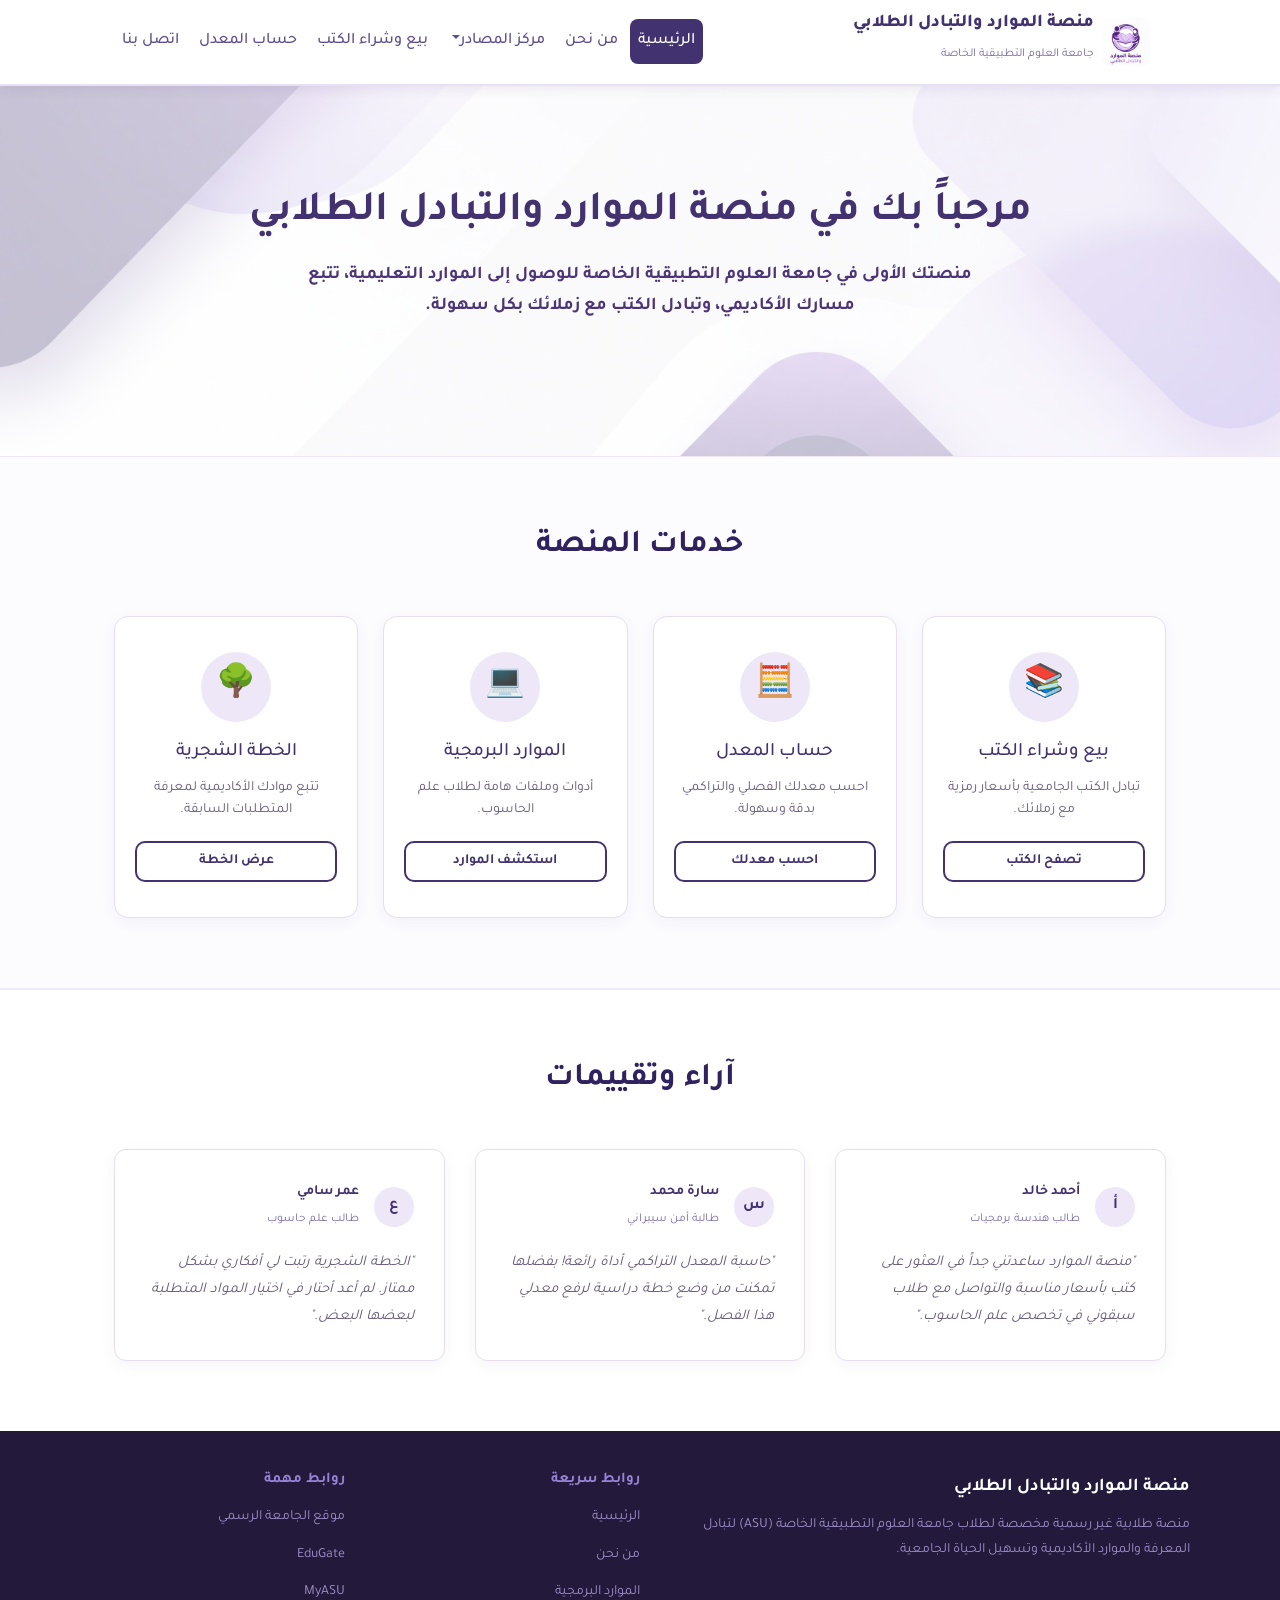
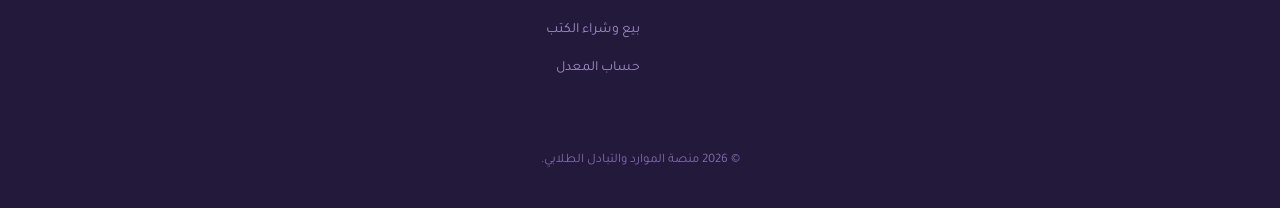
==== index.html @ 97edcb99 "Initial commit" ====
﻿ <!DOCTYPE html>
<html lang="ar" dir="rtl">

<head>
    <meta charset="UTF-8">
    <meta name="viewport" content="width=device-width, initial-scale=1.0">
    <title> الصفحة الرئيسية | منصة الموارد الطلابية </title>
    
    <link rel="stylesheet" href="https://cdn.jsdelivr.net/npm/bootstrap@5.3.3/dist/css/bootstrap.min.css">
    <link rel="stylesheet" href="styles.css">
    </style>
</head>

<body>
    <nav class="navbar navbar-expand-lg" style="background:#ffffff; border-bottom:2px solid #e6e2f4; box-shadow:0 2px 12px rgba(67,50,112,0.1); position:sticky; top:0; z-index:1000;">
    <div class="container-fluid" style="max-width:1100px; margin:0 auto; padding:0 24px;">
        <a class="navbar-brand d-flex align-items-center gap-2" href="index.html">
            <img src="images/logo.jpg" alt="Logo" style="height:48px; border-radius:8px;">
            <div>
                <span style="font-size:18px; font-weight:800; color:#433270; display:block; line-height:1.2;">منصة الموارد والتبادل الطلابي</span>
                <span style="font-size:12px; color:#7b6ba5;">جامعة العلوم التطبيقية الخاصة</span>
            </div>
        </a>
        <button class="navbar-toggler" type="button" data-bs-toggle="collapse" data-bs-target="#mainNav" aria-controls="mainNav" aria-expanded="false" aria-label="Toggle navigation" style="border-color:#433270;">
            <span class="navbar-toggler-icon" style="background-image:url(&quot;data:image/svg+xml,%3csvg xmlns='http://www.w3.org/2000/svg' viewBox='0 0 30 30'%3e%3cpath stroke='%23433270' stroke-linecap='round' stroke-miterlimit='10' stroke-width='2' d='M4 7h22M4 15h22M4 23h22'/%3e%3c/svg%3e&quot;);"></span>
        </button>
        <div class="collapse navbar-collapse" id="mainNav">
            <ul class="navbar-nav me-auto mb-2 mb-lg-0" style="gap:4px;">
                <li class="nav-item"><a class="nav-link" style="background:#433270; color:#fff; border-radius:8px; font-weight:500;" href="index.html">الرئيسية</a></li>
                <li class="nav-item"><a class="nav-link" style="color:#5c4d8c; border-radius:8px; font-weight:500;" href="about.html">من نحن</a></li>
                <li class="nav-item dropdown">
                    <a class="nav-link dropdown-toggle" style="color:#5c4d8c; border-radius:8px; font-weight:500;" href="#" role="button" data-bs-toggle="dropdown" aria-expanded="false">مركز المصادر</a>
                    <ul class="dropdown-menu dropdown-menu-end" style="border:1px solid #e6e2f4; border-radius:10px; box-shadow:0 8px 20px rgba(67,50,112,0.15);">
                        <li><a class="dropdown-item" style="color:#5c4d8c;" href="curriculum.html">الخطة الشجرية لعلم الحاسوب</a></li>
                        <li><a class="dropdown-item" style="color:#5c4d8c;" href="Resource.html">الموارد البرمجية</a></li>
                    </ul>
                </li>                <li class="nav-item"><a class="nav-link" style="color:#5c4d8c; border-radius:8px; font-weight:500;" href="services.html">بيع وشراء الكتب</a></li>
                <li class="nav-item"><a class="nav-link" style="color:#5c4d8c; border-radius:8px; font-weight:500;" href="gpa-calculator.html">حساب المعدل</a></li>
                <li class="nav-item"><a class="nav-link" style="color:#5c4d8c; border-radius:8px; font-weight:500;" href="contact.html">اتصل بنا</a></li>
            </ul>
        </div>
    </div>
</nav>

    <section class="hero-section"
        style="padding: 100px 0; background-image: url('images/index background.jpg'); background-size: cover; background-position: center; position: relative;">
        <div
            style="position: absolute; top: 0; left: 0; right: 0; bottom: 0; background: rgba(255, 255, 255, 0.7); z-index: 1;">
        </div>
        <div class="container" style="text-align: center; position: relative; z-index: 2;">
            <h1 style="color: #433270; font-size: 42px; font-weight: bold; margin-bottom: 20px; line-height: 1.3;">
                مرحباً بك في منصة الموارد والتبادل الطلابي</h1>
            <p
                style="color: #4b3478; font-size: 18px; max-width: 700px; margin: 0 auto 35px; line-height: 1.7; font-weight: 600;">
                منصتك الأولى في جامعة العلوم التطبيقية الخاصة للوصول إلى الموارد التعليمية، تتبع مسارك الأكاديمي، وتبادل
                الكتب مع زملائك بكل سهولة.
            </p>

        </div>
    </section>

    <section
        style="background-color: #fcfbfe; padding: 70px 0; border-top: 1px solid #eee9f5; border-bottom: 1px solid #eee9f5;">
        <div class="container">
            <h2 style="text-align: center; color: #30225f; font-size: 32px; font-weight: bold; margin-bottom: 50px;">
                خدمات المنصة</h2>
            <div style="display: grid; grid-template-columns: repeat(auto-fit, minmax(240px, 1fr)); gap: 25px;">
                <div class="card"
                    style="text-align: center; padding: 35px 20px; border: 1px solid #e6deef; box-shadow: 0 4px 15px rgba(67,50,112,0.05); transition: transform 0.3s ease;">
                    <div
                        style="width: 70px; height: 70px; background-color: #eee7f7; color: #433270; border-radius: 50%; display: flex; align-items: center; justify-content: center; font-size: 32px; margin: 0 auto 20px;">
                        📚</div>
                    <h3 style="color: #433270; font-size: 19px; margin-bottom: 12px;">بيع وشراء الكتب</h3>
                    <p style="color: #665a7d; font-size: 14px; margin-bottom: 20px; line-height: 1.6;">تبادل الكتب
                        الجامعية بأسعار رمزية مع زملائك.</p>
                    <a href="services.html" class="btn btn-outline"
                        style="padding: 8px 18px; font-size: 14px; width: 100%;">تصفح الكتب</a>
                </div>
                <div class="card"
                    style="text-align: center; padding: 35px 20px; border: 1px solid #e6deef; box-shadow: 0 4px 15px rgba(67,50,112,0.05); transition: transform 0.3s ease;">
                    <div
                        style="width: 70px; height: 70px; background-color: #eee7f7; color: #433270; border-radius: 50%; display: flex; align-items: center; justify-content: center; font-size: 32px; margin: 0 auto 20px;">
                        🧮</div>
                    <h3 style="color: #433270; font-size: 19px; margin-bottom: 12px;">حساب المعدل</h3>
                    <p style="color: #665a7d; font-size: 14px; margin-bottom: 20px; line-height: 1.6;">احسب معدلك الفصلي
                        والتراكمي بدقة وسهولة.</p>
                    <a href="gpa-calculator.html" class="btn btn-outline"
                        style="padding: 8px 18px; font-size: 14px; width: 100%;">احسب معدلك</a>
                </div>
                <div class="card"
                    style="text-align: center; padding: 35px 20px; border: 1px solid #e6deef; box-shadow: 0 4px 15px rgba(67,50,112,0.05); transition: transform 0.3s ease;">
                    <div
                        style="width: 70px; height: 70px; background-color: #eee7f7; color: #433270; border-radius: 50%; display: flex; align-items: center; justify-content: center; font-size: 32px; margin: 0 auto 20px;">
                        💻</div>
                    <h3 style="color: #433270; font-size: 19px; margin-bottom: 12px;">الموارد البرمجية</h3>
                    <p style="color: #665a7d; font-size: 14px; margin-bottom: 20px; line-height: 1.6;">أدوات وملفات هامة
                        لطلاب علم الحاسوب.</p>
                    <a href="Resource.html" class="btn btn-outline"
                        style="padding: 8px 18px; font-size: 14px; width: 100%;">استكشف الموارد</a>
                </div>
                <div class="card"
                    style="text-align: center; padding: 35px 20px; border: 1px solid #e6deef; box-shadow: 0 4px 15px rgba(67,50,112,0.05); transition: transform 0.3s ease;">
                    <div
                        style="width: 70px; height: 70px; background-color: #eee7f7; color: #433270; border-radius: 50%; display: flex; align-items: center; justify-content: center; font-size: 32px; margin: 0 auto 20px;">
                        🌳</div>
                    <h3 style="color: #433270; font-size: 19px; margin-bottom: 12px;">الخطة الشجرية</h3>
                    <p style="color: #665a7d; font-size: 14px; margin-bottom: 20px; line-height: 1.6;">تتبع موادك
                        الأكاديمية لمعرفة المتطلبات السابقة.</p>
                    <a href="curriculum.html" class="btn btn-outline"
                        style="padding: 8px 18px; font-size: 14px; width: 100%;">عرض الخطة</a>
                </div>
            </div>
        </div>
    </section>

    
    <section style="background-color: #fff; padding: 70px 0; border-top: 1px solid #eee9f5;">
        <div class="container">
            <h2 style="text-align: center; color: #30225f; font-size: 32px; font-weight: bold; margin-bottom: 50px;">
                آراء وتقييمات</h2>
            <div class="grid-3"
                style="display: grid; grid-template-columns: repeat(auto-fit, minmax(280px, 1fr)); gap: 30px;">
                
                <div class="card"
                    style="padding: 30px; border: 1px solid #e6deef; border-radius: 12px; box-shadow: 0 4px 15px rgba(67,50,112,0.05);">
                    <div style="display: flex; align-items: center; gap: 15px; margin-bottom: 15px;">
                        <div
                            style="width: 40px; height: 40px; background-color: #eee7f7; border-radius: 50%; display: flex; align-items: center; justify-content: center; font-weight: bold; color: #433270;">
                            أ</div>
                        <div>
                            <strong style="color: #433270; display: block; font-size: 14px;">أحمد خالد</strong>
                            <span style="color: #7d6caa; font-size: 12px;">طالب هندسة برمجيات</span>
                        </div>
                    </div>
                    <p style="color: #665a7d; font-size: 15px; margin-bottom: 0; font-style: italic;">"منصة الموارد
                        ساعدتني جداً في العثور على كتب بأسعار مناسبة والتواصل مع طلاب سبقوني في تخصص علم الحاسوب."</p>
                </div>
                
                <div class="card"
                    style="padding: 30px; border: 1px solid #e6deef; border-radius: 12px; box-shadow: 0 4px 15px rgba(67,50,112,0.05);">
                    <div style="display: flex; align-items: center; gap: 15px; margin-bottom: 15px;">
                        <div
                            style="width: 40px; height: 40px; background-color: #eee7f7; border-radius: 50%; display: flex; align-items: center; justify-content: center; font-weight: bold; color: #433270;">
                            س</div>
                        <div>
                            <strong style="color: #433270; display: block; font-size: 14px;">سارة محمد</strong>
                            <span style="color: #7d6caa; font-size: 12px;">طالبة أمن سيبراني</span>
                        </div>
                    </div>
                    <p style="color: #665a7d; font-size: 15px; margin-bottom: 0; font-style: italic;">"حاسبة المعدل
                        التراكمي أداة رائعة! بفضلها تمكنت من وضع خطة دراسية لرفع معدلي هذا الفصل."</p>
                </div>
                
                <div class="card"
                    style="padding: 30px; border: 1px solid #e6deef; border-radius: 12px; box-shadow: 0 4px 15px rgba(67,50,112,0.05);">
                    <div style="display: flex; align-items: center; gap: 15px; margin-bottom: 15px;">
                        <div
                            style="width: 40px; height: 40px; background-color: #eee7f7; border-radius: 50%; display: flex; align-items: center; justify-content: center; font-weight: bold; color: #433270;">
                            ع</div>
                        <div>
                            <strong style="color: #433270; display: block; font-size: 14px;">عمر سامي</strong>
                            <span style="color: #7d6caa; font-size: 12px;">طالب علم حاسوب</span>
                        </div>
                    </div>
                    <p style="color: #665a7d; font-size: 15px; margin-bottom: 0; font-style: italic;">"الخطة الشجرية
                        رتبت لي أفكاري بشكل ممتاز. لم أعد أحتار في اختيار المواد المتطلبة لبعضها البعض."</p>
                </div>
            </div>
        </div>
    </section>

    <style>
        .card:hover {
            transform: translateY(-5px);
        }
    </style>

    <footer>
        <div class="footer-inner">
            <div class="footer-brand">
                <strong>منصة الموارد والتبادل الطلابي</strong>
                <p>منصة طلابية غير رسمية مخصصة لطلاب جامعة العلوم التطبيقية الخاصة (ASU) لتبادل المعرفة والموارد
                    الأكاديمية وتسهيل الحياة الجامعية.</p>
            </div>
            <div class="footer-col">
                <h4>روابط سريعة</h4>
                <ul>
                    <li><a href="index.html" class="active">الرئيسية</a></li>
                    <li><a href="about.html">من نحن</a></li>
                    <li><a href="Resource.html">الموارد البرمجية</a></li>
                    <li><a href="book.html">بيع وشراء الكتب</a></li>
                    <li><a href="gpa-calculator.html">حساب المعدل</a></li>
                </ul>
            </div>
            <div class="footer-col">
                <h4>روابط مهمة</h4>
                <ul>

                    <li><a href="https://asu.edu.jo/en/Pages/default.aspx">موقع الجامعة الرسمي </a></li>
                    <li><a href="https://edugate.asu.edu.jo">EduGate</a></li>
                    <li><a href="https://my.asu.edu.jo">MyASU</a></li>
                </ul>
            </div>
        </div>
        <div class="footer-bottom">
            <p>&copy; 2026 منصة الموارد والتبادل الطلابي.</p>
        </div>
    </footer>
    
    <script src="https://cdn.jsdelivr.net/npm/bootstrap@5.3.3/dist/js/bootstrap.bundle.min.js"></script>
</body>

</html>
---- styles.css ----
@import url('https://fonts.googleapis.com/css2?family=Tajawal:wght@300;400;500;700;800&display=swap');

* {
    margin: 0;
    padding: 0;
    box-sizing: border-box;
}

body {
    font-family: 'Tajawal', sans-serif;
    direction: rtl;
    background-color: #f8fafd;
    color: #2a2438;
    font-size: 16px;
    line-height: 1.7;
}

a {
    text-decoration: none;
    color: inherit;
}

img {
    max-width: 100%;
    display: block;
}

.container {
    max-width: 1100px;
    margin: 0 auto;
    padding: 0 24px;
}

nav {
    background-color: #ffffff;
    border-bottom: 2px solid #e6e2f4;
    position: sticky;
    top: 0;
    z-index: 100;
    box-shadow: 0 2px 12px rgba(67, 50, 112, 0.1);
}

.nav-inner {
    display: flex;
    align-items: center;
    justify-content: space-between;
    padding: 14px 24px;
    max-width: 1100px;
    margin: 0 auto;
    flex-wrap: wrap;
}

.nav-logo {
    display: flex;
    align-items: center;
    gap: 10px;
}

.nav-logo span {
    font-size: 20px;
    font-weight: 800;
    color: #433270;
}

.nav-logo .logo-sub {
    font-size: 12px;
    font-weight: 400;
    color: #7b6ba5;
    display: block;
}

.nav-links {
    display: flex;
    list-style: none;
    gap: 6px;
    align-items: center;
    flex-wrap: wrap;
}

.nav-links li a,
.nav-links li .dropdown-toggle {
    display: block;
    padding: 8px 16px;
    border-radius: 8px;
    font-weight: 500;
    font-size: 15px;
    color: #5c4d8c;
    background: transparent;
    border: none;
    font-family: inherit;
    cursor: pointer;
    transition: background-color 0.2s, color 0.2s;
}

.nav-links li a:hover,
.nav-links li .dropdown-toggle:hover {
    background-color: #f0eaf8;
    color: #433270;
}

.nav-links li a.active {
    background-color: #433270;
    color: #ffffff;
}


.dropdown {
    position: relative;
}


.dropdown::after {
    content: '';
    position: absolute;
    top: 100%;
    right: 0;
    width: 100%;
    height: 10px;
}

.dropdown-menu {
    display: none;
    position: absolute;
    top: 100%;
    right: 0;
    background-color: #ffffff;
    min-width: 200px;
    box-shadow: 0px 8px 20px rgba(67, 50, 112, 0.15);
    list-style: none;
    padding: 8px;
    margin: 4px 0 0 0;
    border-radius: 10px;
    border: 1px solid #e6e2f4;
    z-index: 1000;
}

.dropdown-menu li {
    width: 100%;
}

.dropdown-menu li a {
    padding: 10px 14px;
    display: block;
    color: #5c4d8c;
    text-align: right;
    white-space: nowrap;
    border-radius: 6px;
    font-weight: 500;
    border: none;
}

.dropdown-menu li a:hover {
    background-color: #f0eaf8;
    color: #433270 !important;
}


.dropdown:hover .dropdown-menu,
.dropdown:focus-within .dropdown-menu {
    display: block;
}

.page-header {
    background: linear-gradient(135deg, #433270 0%, #6853a8 100%);
    color: white;
    padding: 60px 24px;
    text-align: center;
}

.page-header h1 {
    font-size: 36px;
    font-weight: 800;
    margin-bottom: 10px;
}

.page-header p {
    font-size: 17px;
    opacity: 0.88;
}

section {
    padding: 60px 0;
}


.card {
    background: #ffffff;
    border-radius: 14px;
    padding: 28px;
    box-shadow: 0 4px 18px rgba(67, 50, 112, 0.08);
    transition: transform 0.25s, box-shadow 0.25s;
    border: 1px solid #f0eaf8;
}

.card:hover {
    transform: translateY(-5px);
    box-shadow: 0 10px 30px rgba(67, 50, 112, 0.18);
}

.btn {
    display: inline-block;
    padding: 12px 28px;
    border-radius: 10px;
    font-family: 'Tajawal', sans-serif;
    font-size: 16px;
    font-weight: 700;
    cursor: pointer;
    transition: all 0.25s;
    border: none;
    text-align: center;
}

.btn-primary {
    background: linear-gradient(135deg, #433270, #6853a8);
    color: white;
}

.btn-primary:hover {
    background: linear-gradient(135deg, #2c204d, #524189);
    transform: translateY(-2px);
    box-shadow: 0 6px 18px rgba(67, 50, 112, 0.35);
}

.btn-outline {
    background: transparent;
    color: #433270;
    border: 2px solid #433270;
}

.btn-outline:hover {
    background: #433270;
    color: white;
}

.grid-2 {
    display: grid;
    grid-template-columns: 1fr 1fr;
    gap: 24px;
}


.grid-4 {
    display: grid;
    grid-template-columns: repeat(4, 1fr);
    gap: 20px;
}

form .form-group {
    margin-bottom: 20px;
}

form label {
    display: block;
    font-weight: 600;
    margin-bottom: 7px;
    color: #2a2438;
    font-size: 15px;
}

form input,
form select,
form textarea {
    width: 100%;
    padding: 11px 16px;
    border: 2px solid #dcd4f0;
    border-radius: 9px;
    font-family: 'Tajawal', sans-serif;
    font-size: 15px;
    color: #2a2438;
    background: #f8fafd;
    transition: border-color 0.2s;
    outline: none;
}

form input:focus,
form select:focus,
form textarea:focus {
    border-color: #6853a8;
    background: #ffffff;
}

form textarea {
    resize: vertical;
    min-height: 120px;
}

footer {
    background: #23193b;
    color: #c0b4de;
    padding: 40px 24px 20px;
}

.footer-inner {
    max-width: 1100px;
    margin: 0 auto;
    display: grid;
    grid-template-columns: 2fr 1fr 1fr;
    gap: 40px;
    padding-bottom: 30px;
    
}

.footer-brand p {
    margin-top: 10px;
    font-size: 14px;
    line-height: 1.8;
    color: #9d8ec8;
}

.footer-brand strong {
    font-size: 18px;
    color: #ffffff;
}

.footer-col h4 {
    color: #9683d6;
    font-size: 15px;
    font-weight: 700;
    margin-bottom: 14px;
}

.footer-col ul {
    list-style: none;
}

.footer-col ul li {
    margin-bottom: 9px;
}

.footer-col ul li a {
    color: #9d8ec8;
    font-size: 14px;
    transition: color 0.2s;
}

.footer-col ul li a:hover {
    color: #9683d6;
}

.footer-bottom {
    max-width: 1100px;
    margin: 20px auto 0;
    text-align: center;
    font-size: 13px;
    color: #7d6caa;
}


.bg-light { background-color: #f6f4fa; }


@media (max-width: 992px) {
    .grid-4 { grid-template-columns: repeat(2, 1fr); }
    .footer-inner { grid-template-columns: 1fr 1fr; }
}

@media (max-width: 768px) {
    .grid-4, .grid-2 { grid-template-columns: 1fr; }
    .nav-inner { flex-direction: column; gap: 16px; padding: 16px; }
    .nav-links { flex-wrap: wrap; justify-content: center; }
    .footer-inner { grid-template-columns: 1fr; gap: 30px; text-align: center; }
}

@media (max-width: 480px) {
    .page-header h1 { font-size: 28px; }
    .section-title { font-size: 24px; }
    .nav-links li a { font-size: 14px; padding: 6px 10px; }
}





* {
    margin: 0;
    padding: 0;
    box-sizing: border-box;
}

html {
    scroll-behavior: smooth;
}

body {
    font-family: 'Tajawal', sans-serif;
    background: #f7faff;
    color: #17233c;
    line-height: 1.8;
}

a {
    text-decoration: none;
    color: inherit;
}

.container {
    width: min(1180px, 90%);
    margin: auto;
}




.hero {
    position: relative;
    overflow: hidden;
    background:
        radial-gradient(circle at 85% 25%, rgba(51, 181, 171, 0.18), transparent 30%),
        linear-gradient(135deg, #2a1d47 0%, #38265e 55%, #3a2860 100%);
    color: white;
}

.hero-content {
    min-height: 590px;
    display: grid;
    grid-template-columns: 1.05fr 0.95fr;
    align-items: center;
    gap: 50px;
}

.small-title {
    display: inline-flex;
    align-items: center;
    gap: 9px;
    background: rgba(255, 255, 255, 0.1);
    border: 1px solid rgba(255, 255, 255, 0.15);
    padding: 7px 15px;
    border-radius: 30px;
    color: #a9eee7;
    font-size: 13px;
    font-weight: 700;
    margin-bottom: 20px;
}

.small-title span {
    width: 7px;
    height: 7px;
    border-radius: 50%;
    background: #b0a0e0;
}

.hero h1 {
    font-size: clamp(42px, 5vw, 68px);
    line-height: 1.2;
    font-weight: 800;
    margin-bottom: 22px;
    letter-spacing: -1.5px;
}

.hero h1 span {
    color: #9683d6;
    display: block;
}

.hero-text > p {
    max-width: 600px;
    color: #d8e4f2;
    font-size: 17px;
    line-height: 2;
    margin-bottom: 30px;
}

.hero-buttons {
    display: flex;
    align-items: center;
    gap: 14px;
}

.primary-button,
.secondary-button {
    display: inline-flex;
    align-items: center;
    justify-content: center;
    gap: 12px;
    min-width: 145px;
    padding: 13px 23px;
    border-radius: 11px;
    font-size: 14px;
    font-weight: 700;
    transition: 0.3s ease;
}

.primary-button {
    background: #4ed6ca;
    color: #092d38;
}

.primary-button:hover {
    background: #72e3da;
    transform: translateY(-3px);
}

.secondary-button {
    border: 1px solid rgba(255, 255, 255, 0.25);
    color: white;
    background: rgba(255, 255, 255, 0.05);
}

.secondary-button:hover {
    background: rgba(255, 255, 255, 0.12);
}




.tree-container {
    height: 440px;
    position: relative;
}

.tree-glow {
    width: 330px;
    height: 330px;
    background: rgba(62, 215, 201, 0.13);
    filter: blur(40px);
    position: absolute;
    top: 50%;
    left: 50%;
    transform: translate(-50%, -50%);
    border-radius: 50%;
}

.tree-circle {
    position: absolute;
    display: flex;
    align-items: center;
    justify-content: center;
    flex-direction: column;
    text-align: center;
    border-radius: 50%;
    z-index: 2;
}

.main-circle {
    width: 145px;
    height: 145px;
    background: linear-gradient(145deg, #9683d6, #168f8b);
    color: #073b48;
    box-shadow: 0 20px 50px rgba(0, 0, 0, 0.25);
    top: 43%;
    left: 50%;
    transform: translate(-50%, -50%);
}

.main-circle span {
    font-size: 36px;
    margin-bottom: 3px;
}

.main-circle strong {
    font-size: 16px;
}

.branch {
    width: 90px;
    height: 90px;
    background: rgba(255, 255, 255, 0.09);
    border: 1px solid rgba(255, 255, 255, 0.2);
    backdrop-filter: blur(10px);
    color: white;
    transition: 0.3s ease;
}

.branch:hover {
    background: rgba(255, 255, 255, 0.17);
    transform: scale(1.07);
}

.branch span {
    font-size: 25px;
    margin-bottom: 2px;
}

.branch small {
    font-size: 11px;
    color: #d9f5f2;
}

.branch-one {
    top: 4%;
    right: 9%;
}

.branch-two {
    top: 16%;
    left: 7%;
}

.branch-three {
    bottom: 8%;
    right: 7%;
}

.branch-four {
    bottom: 1%;
    left: 13%;
}

.tree-line {
    position: absolute;
    height: 2px;
    background: rgba(108, 227, 216, 0.5);
    transform-origin: right center;
    z-index: 1;
}

.line-one {
    width: 170px;
    top: 35%;
    right: 28%;
    transform: rotate(-36deg);
}

.line-two {
    width: 180px;
    top: 38%;
    left: 28%;
    transform: rotate(36deg);
}

.line-three {
    width: 180px;
    bottom: 29%;
    right: 27%;
    transform: rotate(34deg);
}




section {
    padding: 95px 0;
}

.section-heading {
    max-width: 720px;
    margin-bottom: 55px;
}

.section-heading.center {
    text-align: center;
    margin-left: auto;
    margin-right: auto;
}

.section-label {
    color: #07847f;
    font-size: 14px;
    font-weight: 800;
    display: inline-block;
    margin-bottom: 12px;
    position: relative;
}

.section-label::before {
    content: "";
    display: inline-block;
    width: 25px;
    height: 3px;
    border-radius: 10px;
    background: #43c8be;
    margin-left: 9px;
    vertical-align: middle;
}

.section-heading h2 {
    color: #17233c;
    font-size: clamp(30px, 4vw, 43px);
    line-height: 1.4;
    margin-bottom: 15px;
    font-weight: 800;
}

.section-heading h2 span {
    color: #07847f;
}

.section-heading p {
    color: #718096;
    font-size: 16px;
    line-height: 2;
}




.about-section {
    background: #ffffff;
}

.about-grid {
    display: grid;
    grid-template-columns: 1.3fr 1fr 1fr;
    gap: 20px;
}

.about-card {
    padding: 32px;
    border: 1px solid #e9eef6;
    border-radius: 18px;
    background: #ffffff;
    box-shadow: 0 12px 35px rgba(30, 59, 100, 0.05);
    transition: 0.3s ease;
}

.about-card:hover {
    transform: translateY(-7px);
    box-shadow: 0 18px 40px rgba(30, 59, 100, 0.1);
    border-color: #bfe8e4;
}

.large-card {
    background: linear-gradient(145deg, #f0fbfa, #ffffff);
}

.card-icon {
    width: 55px;
    height: 55px;
    border-radius: 15px;
    display: flex;
    align-items: center;
    justify-content: center;
    font-size: 25px;
    margin-bottom: 20px;
}

.mission-icon {
    background: #dff7f4;
}

.vision-icon {
    background: #e9f0ff;
}

.values-icon {
    background: #fff2d8;
}

.about-card h3 {
    font-size: 21px;
    margin-bottom: 10px;
    color: #17233c;
}

.about-card p {
    color: #718096;
    font-size: 14px;
    line-height: 2;
}




.features-section {
    background: #f5f9fd;
}

.features-grid {
    display: grid;
    grid-template-columns: repeat(4, 1fr);
    gap: 20px;
}

.feature-card {
    background: white;
    border-radius: 18px;
    padding: 30px 25px;
    border: 1px solid #e8eef6;
    position: relative;
    overflow: hidden;
    transition: 0.3s ease;
}

.feature-card:hover {
    transform: translateY(-7px);
    border-color: #b7e6e2;
    box-shadow: 0 15px 35px rgba(25, 75, 110, 0.08);
}

.feature-number {
    position: absolute;
    top: 15px;
    left: 20px;
    color: #e6edf5;
    font-size: 42px;
    font-weight: 800;
}

.feature-icon {
    width: 58px;
    height: 58px;
    border-radius: 16px;
    background: #e7f7f5;
    display: flex;
    align-items: center;
    justify-content: center;
    font-size: 27px;
    margin-bottom: 22px;
}

.feature-card h3 {
    font-size: 18px;
    margin-bottom: 10px;
}

.feature-card p {
    color: #748095;
    font-size: 13px;
    line-height: 2;
}




.why-section {
    background: white;
}

.why-content {
    display: grid;
    grid-template-columns: 1fr 0.8fr;
    align-items: center;
    gap: 100px;
}

.why-text {
    max-width: 620px;
}

.why-text h2 {
    font-size: clamp(30px, 4vw, 43px);
    line-height: 1.4;
    margin-bottom: 18px;
}

.why-text h2 span {
    color: #433270;
}

.why-text > p {
    color: #718096;
    font-size: 15px;
    line-height: 2;
    margin-bottom: 25px;
}

.check-list {
    display: grid;
    gap: 12px;
}

.check-item {
    display: flex;
    align-items: center;
    gap: 12px;
}

.check-item span {
    width: 25px;
    height: 25px;
    background: #e0f6f3;
    color: #07847f;
    border-radius: 50%;
    display: flex;
    align-items: center;
    justify-content: center;
    font-weight: 800;
    font-size: 13px;
}

.check-item p {
    color: #4b5870;
    font-size: 14px;
    font-weight: 600;
}

.stats-box {
    background: linear-gradient(145deg, #102b53, #0a6e70);
    padding: 45px;
    border-radius: 25px;
    color: white;
    display: grid;
    grid-template-columns: 1fr;
    gap: 25px;
    box-shadow: 0 25px 60px rgba(15, 55, 90, 0.2);
}

.stat {
    display: flex;
    align-items: center;
    justify-content: space-between;
    border-bottom: 1px solid rgba(255,255,255,0.12);
    padding-bottom: 20px;
}

.stat:last-child {
    border-bottom: none;
    padding-bottom: 0;
}

.stat strong {
    color: #55d9cd;
    font-size: 34px;
    font-weight: 800;
}

.stat span {
    color: #d5e4ed;
    font-size: 14px;
}




.team-section {
    background: #f5f9fd;
}

.team-grid {
    display: grid;
    grid-template-columns: repeat(4, 1fr);
    gap: 20px;
}

.team-card {
    background: white;
    border-radius: 20px;
    padding: 30px 22px;
    text-align: center;
    border: 1px solid #e6edf5;
    transition: 0.3s ease;
}

.team-card:hover {
    transform: translateY(-7px);
    box-shadow: 0 15px 35px rgba(25, 75, 110, 0.08);
}

.member-avatar {
    width: 85px;
    height: 85px;
    background: linear-gradient(145deg, #e5f7f5, #d9eaf9);
    border-radius: 50%;
    margin: 0 auto 18px;
    display: flex;
    align-items: center;
    justify-content: center;
    font-size: 38px;
}

.team-card h3 {
    font-size: 17px;
    margin-bottom: 3px;
}

.team-card > span {
    color: #433270;
    font-size: 12px;
    font-weight: 700;
}

.team-card p {
    margin-top: 12px;
    color: #7b8799;
    font-size: 12px;
    line-height: 1.9;
}




.cta-section {
    background: #f5f9fd;
    padding-top: 30px;
    padding-bottom: 90px;
}

.cta-box {
    background:
        radial-gradient(circle at 80% 20%, rgba(80, 216, 203, 0.2), transparent 30%),
        linear-gradient(135deg, #102a52, #0b7070);
    border-radius: 25px;
    padding: 50px 60px;
    display: flex;
    align-items: center;
    justify-content: space-between;
    gap: 30px;
    color: white;
    overflow: hidden;
}

.cta-small {
    color: #59d9ce;
    font-size: 13px;
    font-weight: 700;
}

.cta-box h2 {
    font-size: 35px;
    margin: 5px 0 5px;
}

.cta-box h2 span {
    color: #55d9cd;
}

.cta-box p {
    color: #d5e2ed;
    font-size: 14px;
}

.cta-button {
    background: #55d9cd;
    color: #092f3c;
    padding: 14px 25px;
    border-radius: 11px;
    font-weight: 800;
    font-size: 14px;
    display: inline-flex;
    align-items: center;
    gap: 12px;
    white-space: nowrap;
    transition: 0.3s ease;
}

.cta-button:hover {
    background: #76e5dc;
    transform: translateY(-3px);
}




@media (max-width: 1000px) {

    .nav-links {
        gap: 15px;
    }

    .hero-content {
        grid-template-columns: 1fr;
        padding: 70px 0;
    }

    .hero-text {
        text-align: center;
    }

    .small-title {
        margin-left: auto;
        margin-right: auto;
    }

    .hero-text > p {
        margin-left: auto;
        margin-right: auto;
    }

    .hero-buttons {
        justify-content: center;
    }

    .tree-container {
        max-width: 500px;
        width: 100%;
        margin: auto;
    }

    .features-grid {
        grid-template-columns: repeat(2, 1fr);
    }

    .team-grid {
        grid-template-columns: repeat(2, 1fr);
    }

    .why-content {
        grid-template-columns: 1fr;
        gap: 50px;
    }

    .why-text {
        max-width: 100%;
    }
}


@media (max-width: 750px) {

    .nav-content {
        min-height: 70px;
    }

    .nav-links {
        display: none;
    }

    .nav-button {
        padding: 8px 15px;
    }

    .hero h1 {
        font-size: 42px;
    }

    .tree-container {
        height: 380px;
    }

    .about-grid {
        grid-template-columns: 1fr;
    }

    .features-grid {
        grid-template-columns: 1fr;
    }

    .team-grid {
        grid-template-columns: 1fr 1fr;
    }

    .cta-box {
        flex-direction: column;
        align-items: flex-start;
        padding: 40px 30px;
    }

    .footer-content {
        grid-template-columns: 1fr;
        gap: 35px;
    }
}


@media (max-width: 500px) {

    section {
        padding: 70px 0;
    }

    .hero-content {
        min-height: auto;
    }

    .hero h1 {
        font-size: 36px;
    }

    .hero-text > p {
        font-size: 14px;
    }

    .hero-buttons {
        flex-direction: column;
        width: 100%;
    }

    .primary-button,
    .secondary-button {
        width: 100%;
    }

    .tree-container {
        height: 330px;
        transform: scale(0.85);
    }

    .team-grid {
        grid-template-columns: 1fr;
    }

    .cta-box h2 {
        font-size: 28px;
    }

    .cta-button {
        width: 100%;
        justify-content: center;
    }
}
* {
    margin: 0;
    padding: 0;
    box-sizing: border-box;
}

body {
    font-family: 'Tajawal', sans-serif;
    background-color: #f8f7fb;
    color: #333;
}

.site-header {
    background-color: white;
    border-bottom: 1px solid #eee9f5;
}

.header-inner {
    width: 94%;
    max-width: 1180px;
    min-height: 74px;
    margin: auto;
    display: flex;
    align-items: center;
    justify-content: space-between;
    gap: 24px;
}

.brand {
    display: flex;
    align-items: center;
    gap: 10px;
    min-width: 310px;
}

.brand img {
    width: 58px;
    height: 58px;
    object-fit: contain;
}

.brand-text h1 {
    color: #2c204d;
    font-size: 20px;
    margin-bottom: 4px;
    white-space: nowrap;
}

.brand-text p {
    color: #a59bbd;
    font-size: 11px;
}

.main-nav {
    display: flex;
    align-items: center;
    gap: 8px;
}

.main-nav a {
    text-decoration: none;
    color: #665a7d;
    font-size: 14px;
    padding: 12px 14px;
    border-radius: 7px;
}

.main-nav a:hover {
    color: #4a347d;
}

.main-nav .active {
    background-color: #433270;
    color: white;
}

.page-banner {
    min-height: 180px;
    position: relative;
    overflow: hidden;
    background: linear-gradient(110deg, #3f246f 0%, #65458f 45%, #8f7ab6 65%, #4b2c7d 100%);
    color: white;
    display: flex;
    align-items: center;
    justify-content: center;
    text-align: center;
}

.banner-text {
    position: relative;
    z-index: 5;
}

.banner-text h2 {
    font-size: 36px;
    margin-bottom: 14px;
}

.banner-text p {
    color: #e8e0f3;
    font-size: 16px;
}

.shape {
    position: absolute;
    opacity: 0.12;
    transform: rotate(45deg);
    background-color: white;
}

.shape-one {
    width: 280px;
    height: 280px;
    top: -150px;
    left: 190px;
}

.shape-two {
    width: 330px;
    height: 330px;
    top: -190px;
    right: 220px;
}

.shape-three {
    width: 220px;
    height: 220px;
    bottom: -160px;
    left: 42%;
    border-radius: 50%;
}

.math {
    position: absolute;
    color: white;
    opacity: 0.24;
    font-size: 34px;
    font-weight: bold;
    user-select: none;
}

.m1 {
    top: 34px;
    left: 9%;
}

.m2 {
    bottom: 24px;
    left: 4%;
    font-size: 45px;
}

.m3 {
    top: 80px;
    left: 18%;
}

.m4 {
    top: 25px;
    right: 15%;
}

.m5 {
    bottom: 22px;
    right: 5%;
    font-size: 42px;
}

.m6 {
    top: 16px;
    right: 3%;
    font-size: 45px;
}

.m7 {
    bottom: 18px;
    left: 26%;
}

.m8 {
    top: 75px;
    right: 17%;
}

.contact-page {
    min-height: calc(100vh - 250px);
    padding: 50px 0;
}

.contact-container {
    width: 90%;
    max-width: 950px;
    margin: auto;
    display: grid;
    grid-template-columns: repeat(3, 1fr);
    gap: 25px;
}

.contact-card {
    background-color: white;
    text-decoration: none;
    color: #333;
    border: 1px solid #e6deef;
    border-radius: 15px;
    padding: 30px 20px;
    text-align: center;
    box-shadow: 0 5px 15px rgba(75, 52, 120, 0.08);
}

.contact-card:hover {
    border-color: #6853a8;
}

.icon {
    width: 65px;
    height: 65px;
    margin: 0 auto 20px;
    background-color: #eee7f7;
    color: #433270;
    border-radius: 50%;
    display: flex;
    align-items: center;
    justify-content: center;
    font-size: 28px;
}

.contact-card h2 {
    color: #433270;
    font-size: 20px;
    margin-bottom: 10px;
}

.contact-card p {
    color: #666;
    font-size: 15px;
}

.social-section {
    text-align: center;
    margin-top: 40px;
}

.social-section h2 {
    color: #433270;
    margin-bottom: 20px;
}

.social-links {
    display: flex;
    justify-content: center;
    gap: 15px;
}

.social-links a {
    text-decoration: none;
    background-color: #433270;
    color: white;
    padding: 11px 25px;
    border-radius: 8px;
}

.social-links a:hover {
    background-color: #6853a8;
}

@media (max-width: 1000px) {
    .header-inner {
        flex-direction: column;
        padding: 14px 0;
    }

    .brand {
        min-width: 0;
    }

    .main-nav {
        flex-wrap: wrap;
        justify-content: center;
    }
}

@media (max-width: 768px) {
    .brand-text h1 {
        font-size: 16px;
        white-space: normal;
    }

    .main-nav a {
        font-size: 13px;
        padding: 9px 10px;
    }

    .page-banner {
        min-height: 150px;
    }

    .banner-text h2 {
        font-size: 30px;
    }

    .banner-text p {
        font-size: 14px;
    }

    .contact-container {
        grid-template-columns: 1fr;
    }

    .social-links {
        flex-direction: column;
        width: 200px;
        margin: auto;
    }
}

@import url('https://fonts.googleapis.com/css2?family=Tajawal:wght@300;400;500;700;800&display=swap');


@import url('https://fonts.googleapis.com/css2?family=Tajawal:wght@300;400;500;700;800&display=swap');

* {
    margin: 0;
    padding: 0;
    box-sizing: border-box;
}

body {
    font-family: 'Tajawal', sans-serif;
    direction: rtl;
    background-color: #f8fafd;
    color: #2a2438;
    font-size: 16px;
    line-height: 1.7;
}

a {
    text-decoration: none;
    color: inherit;
}

img {
    max-width: 100%;
    display: block;
}

.container {
    max-width: 1100px;
    margin: 0 auto;
    padding: 0 24px;
}

nav {
    background-color: #ffffff;
    border-bottom: 2px solid #e6e2f4;
    position: sticky;
    top: 0;
    z-index: 100;
    box-shadow: 0 2px 12px rgba(67, 50, 112, 0.1);
}

.nav-inner {
    display: flex;
    align-items: center;
    justify-content: space-between;
    padding: 14px 24px;
    max-width: 1100px;
    margin: 0 auto;
    flex-wrap: wrap;
}

.nav-logo {
    display: flex;
    align-items: center;
    gap: 10px;
}

.nav-logo span {
    font-size: 20px;
    font-weight: 800;
    color: #433270;
}

.nav-logo .logo-sub {
    font-size: 12px;
    font-weight: 400;
    color: #7b6ba5;
    display: block;
}

.nav-links {
    display: flex;
    list-style: none;
    gap: 6px;
    align-items: center;
    flex-wrap: wrap;
}

.nav-links li a {
    display: block;
    padding: 8px 16px;
    border-radius: 8px;
    font-weight: 500;
    font-size: 15px;
    color: #5c4d8c;
    transition: background-color 0.2s, color 0.2s;
}

.nav-links li a:hover {
    background-color: #f0eaf8;
    color: #433270;
}

.nav-links li a.active {
    background-color: #433270;
    color: #ffffff;
}

.page-header {
    background: linear-gradient(135deg, #433270 0%, #6853a8 100%);
    color: white;
    padding: 60px 24px;
    text-align: center;
}

.page-header h1 {
    font-size: 36px;
    font-weight: 800;
    margin-bottom: 10px;
}

.page-header p {
    font-size: 17px;
    opacity: 0.88;
}

section {
    padding: 60px 0;
}


.card {
    background: #ffffff;
    border-radius: 14px;
    padding: 28px;
    box-shadow: 0 4px 18px rgba(67, 50, 112, 0.08);
    transition: transform 0.25s, box-shadow 0.25s;
    border: 1px solid #f0eaf8;
}

.card:hover {
    transform: translateY(-5px);
    box-shadow: 0 10px 30px rgba(67, 50, 112, 0.18);
}

.btn {
    display: inline-block;
    padding: 12px 28px;
    border-radius: 10px;
    font-family: 'Tajawal', sans-serif;
    font-size: 16px;
    font-weight: 700;
    cursor: pointer;
    transition: all 0.25s;
    border: none;
    text-align: center;
}

.btn-primary {
    background: linear-gradient(135deg, #433270, #6853a8);
    color: white;
}

.btn-primary:hover {
    background: linear-gradient(135deg, #2c204d, #524189);
    transform: translateY(-2px);
    box-shadow: 0 6px 18px rgba(67, 50, 112, 0.35);
}

.btn-outline {
    background: transparent;
    color: #433270;
    border: 2px solid #433270;
}

.btn-outline:hover {
    background: #433270;
    color: white;
}

.grid-2 {
    display: grid;
    grid-template-columns: 1fr 1fr;
    gap: 24px;
}


.grid-4 {
    display: grid;
    grid-template-columns: repeat(4, 1fr);
    gap: 20px;
}

form .form-group {
    margin-bottom: 20px;
}

form label {
    display: block;
    font-weight: 600;
    margin-bottom: 7px;
    color: #2a2438;
    font-size: 15px;
}

form input,
form select,
form textarea {
    width: 100%;
    padding: 11px 16px;
    border: 2px solid #dcd4f0;
    border-radius: 9px;
    font-family: 'Tajawal', sans-serif;
    font-size: 15px;
    color: #2a2438;
    background: #f8fafd;
    transition: border-color 0.2s;
    outline: none;
}

form input:focus,
form select:focus,
form textarea:focus {
    border-color: #6853a8;
    background: #ffffff;
}

form textarea {
    resize: vertical;
    min-height: 120px;
}

footer {
    background: #23193b;
    color: #c0b4de;
    padding: 40px 24px 20px;
}

.footer-inner {
    max-width: 1100px;
    margin: 0 auto;
    display: grid;
    grid-template-columns: 2fr 1fr 1fr;
    gap: 40px;
    padding-bottom: 30px;
    
}

.footer-brand p {
    margin-top: 10px;
    font-size: 14px;
    line-height: 1.8;
    color: #9d8ec8;
}

.footer-brand strong {
    font-size: 18px;
    color: #ffffff;
}

.footer-col h4 {
    color: #9683d6;
    font-size: 15px;
    font-weight: 700;
    margin-bottom: 14px;
}

.footer-col ul {
    list-style: none;
}

.footer-col ul li {
    margin-bottom: 9px;
}

.footer-col ul li a {
    color: #9d8ec8;
    font-size: 14px;
    transition: color 0.2s;
}

.footer-col ul li a:hover {
    color: #9683d6;
}

.footer-bottom {
    max-width: 1100px;
    margin: 20px auto 0;
    text-align: center;
    font-size: 13px;
    color: #7d6caa;
}


.bg-light { background-color: #f6f4fa; }


@media (max-width: 992px) {
    .grid-4 { grid-template-columns: repeat(2, 1fr); }
    .footer-inner { grid-template-columns: 1fr 1fr; }
}

@media (max-width: 768px) {
    .grid-4, .grid-2 { grid-template-columns: 1fr; }
    .nav-inner { flex-direction: column; gap: 16px; padding: 16px; }
    .nav-links { flex-wrap: wrap; justify-content: center; }
    .footer-inner { grid-template-columns: 1fr; gap: 30px; text-align: center; }
}

@media (max-width: 480px) {
    .page-header h1 { font-size: 28px; }
    .section-title { font-size: 24px; }
    .nav-links li a { font-size: 14px; padding: 6px 10px; }
}





* {
    margin: 0;
    padding: 0;
    box-sizing: border-box;
}

html {
    scroll-behavior: smooth;
}

body {
    font-family: 'Tajawal', sans-serif;
    background: #f7faff;
    color: #17233c;
    line-height: 1.8;
}

a {
    text-decoration: none;
    color: inherit;
}

.container {
    width: min(1180px, 90%);
    margin: auto;
}




.hero {
    position: relative;
    overflow: hidden;
    background:
        radial-gradient(circle at 85% 25%, rgba(51, 181, 171, 0.18), transparent 30%),
        linear-gradient(135deg, #2a1d47 0%, #38265e 55%, #3a2860 100%);
    color: white;
}

.hero-content {
    min-height: 590px;
    display: grid;
    grid-template-columns: 1.05fr 0.95fr;
    align-items: center;
    gap: 50px;
}

.small-title {
    display: inline-flex;
    align-items: center;
    gap: 9px;
    background: rgba(255, 255, 255, 0.1);
    border: 1px solid rgba(255, 255, 255, 0.15);
    padding: 7px 15px;
    border-radius: 30px;
    color: #a9eee7;
    font-size: 13px;
    font-weight: 700;
    margin-bottom: 20px;
}

.small-title span {
    width: 7px;
    height: 7px;
    border-radius: 50%;
    background: #b0a0e0;

@import url('https://fonts.googleapis.com/css2?family=Tajawal:wght@300;400;500;700;800&display=swap');

* {
    margin: 0;
    padding: 0;
    box-sizing: border-box;
}

body {
    font-family: 'Tajawal', sans-serif;
    direction: rtl;
    background-color: #f8fafd;
    color: #2a2438;
    font-size: 16px;
    line-height: 1.7;
}

a {
    text-decoration: none;
    color: inherit;
}

img {
    max-width: 100%;
    display: block;
}

.container {
    max-width: 1100px;
    margin: 0 auto;
    padding: 0 24px;
}

nav {
    background-color: #ffffff;
    border-bottom: 2px solid #e6e2f4;
    position: sticky;
    top: 0;
    z-index: 100;
    box-shadow: 0 2px 12px rgba(67, 50, 112, 0.1);
}

.nav-inner {
    display: flex;
    align-items: center;
    justify-content: space-between;
    padding: 14px 24px;
    max-width: 1100px;
    margin: 0 auto;
    flex-wrap: wrap;
}

.nav-logo {
    display: flex;
    align-items: center;
    gap: 10px;
}

.nav-logo span {
    font-size: 20px;
    font-weight: 800;
    color: #433270;
}

.nav-logo .logo-sub {
    font-size: 12px;
    font-weight: 400;
    color: #7b6ba5;
    display: block;
}

.nav-links {
    display: flex;
    list-style: none;
    gap: 6px;
    align-items: center;
    flex-wrap: wrap;
}

.nav-links li a {
    display: block;
    padding: 8px 16px;
    border-radius: 8px;
    font-weight: 500;
    font-size: 15px;
    color: #5c4d8c;
    transition: background-color 0.2s, color 0.2s;
}

.nav-links li a:hover {
    background-color: #f0eaf8;
    color: #433270;
}

.nav-links li a.active {
    background-color: #433270;
    color: #ffffff;
}

.page-header {
    background: linear-gradient(135deg, #433270 0%, #6853a8 100%);
    color: white;
    padding: 60px 24px;
    text-align: center;
}

.page-header h1 {
    font-size: 36px;
    font-weight: 800;
    margin-bottom: 10px;
}

.page-header p {
    font-size: 17px;
    opacity: 0.88;
}

section {
    padding: 60px 0;
}


.card {
    background: #ffffff;
    border-radius: 14px;
    padding: 28px;
    box-shadow: 0 4px 18px rgba(67, 50, 112, 0.08);
    transition: transform 0.25s, box-shadow 0.25s;
    border: 1px solid #f0eaf8;
}

.card:hover {
    transform: translateY(-5px);
    box-shadow: 0 10px 30px rgba(67, 50, 112, 0.18);
}

.btn {
    display: inline-block;
    padding: 12px 28px;
    border-radius: 10px;
    font-family: 'Tajawal', sans-serif;
    font-size: 16px;
    font-weight: 700;
    cursor: pointer;
    transition: all 0.25s;
    border: none;
    text-align: center;
}

.btn-primary {
    background: linear-gradient(135deg, #433270, #6853a8);
    color: white;
}

.btn-primary:hover {
    background: linear-gradient(135deg, #2c204d, #524189);
    transform: translateY(-2px);
    box-shadow: 0 6px 18px rgba(67, 50, 112, 0.35);
}

.btn-outline {
    background: transparent;
    color: #433270;
    border: 2px solid #433270;
}

.btn-outline:hover {
    background: #433270;
    color: white;
}

.grid-2 {
    display: grid;
    grid-template-columns: 1fr 1fr;
    gap: 24px;
}


.grid-4 {
    display: grid;
    grid-template-columns: repeat(4, 1fr);
    gap: 20px;
}

form .form-group {
    margin-bottom: 20px;
}

form label {
    display: block;
    font-weight: 600;
    margin-bottom: 7px;
    color: #2a2438;
    font-size: 15px;
}

form input,
form select,
form textarea {
    width: 100%;
    padding: 11px 16px;
    border: 2px solid #dcd4f0;
    border-radius: 9px;
    font-family: 'Tajawal', sans-serif;
    font-size: 15px;
    color: #2a2438;
    background: #f8fafd;
    transition: border-color 0.2s;
    outline: none;
}

form input:focus,
form select:focus,
form textarea:focus {
    border-color: #6853a8;
    background: #ffffff;
}

form textarea {
    resize: vertical;
    min-height: 120px;
}

footer {
    background: #23193b;
    color: #c0b4de;
    padding: 40px 24px 20px;
}

.footer-inner {
    max-width: 1100px;
    margin: 0 auto;
    display: grid;
    grid-template-columns: 2fr 1fr 1fr;
    gap: 40px;
    padding-bottom: 30px;
    
}

.footer-brand p {
    margin-top: 10px;
    font-size: 14px;
    line-height: 1.8;
    color: #9d8ec8;
}

.footer-brand strong {
    font-size: 18px;
    color: #ffffff;
}

.footer-col h4 {
    color: #9683d6;
    font-size: 15px;
    font-weight: 700;
    margin-bottom: 14px;
}

.footer-col ul {
    list-style: none;
}

.footer-col ul li {
    margin-bottom: 9px;
}

.footer-col ul li a {
    color: #9d8ec8;
    font-size: 14px;
    transition: color 0.2s;
}

.footer-col ul li a:hover {
    color: #9683d6;
}

.footer-bottom {
    max-width: 1100px;
    margin: 20px auto 0;
    text-align: center;
    font-size: 13px;
    color: #7d6caa;
}


.bg-light { background-color: #f6f4fa; }


@media (max-width: 992px) {
    .grid-4 { grid-template-columns: repeat(2, 1fr); }
    .footer-inner { grid-template-columns: 1fr 1fr; }
}

@media (max-width: 768px) {
    .grid-4, .grid-2 { grid-template-columns: 1fr; }
    .nav-inner { flex-direction: column; gap: 16px; padding: 16px; }
    .nav-links { flex-wrap: wrap; justify-content: center; }
    .footer-inner { grid-template-columns: 1fr; gap: 30px; text-align: center; }
}

@media (max-width: 480px) {
    .page-header h1 { font-size: 28px; }
    .section-title { font-size: 24px; }
    .nav-links li a { font-size: 14px; padding: 6px 10px; }
}
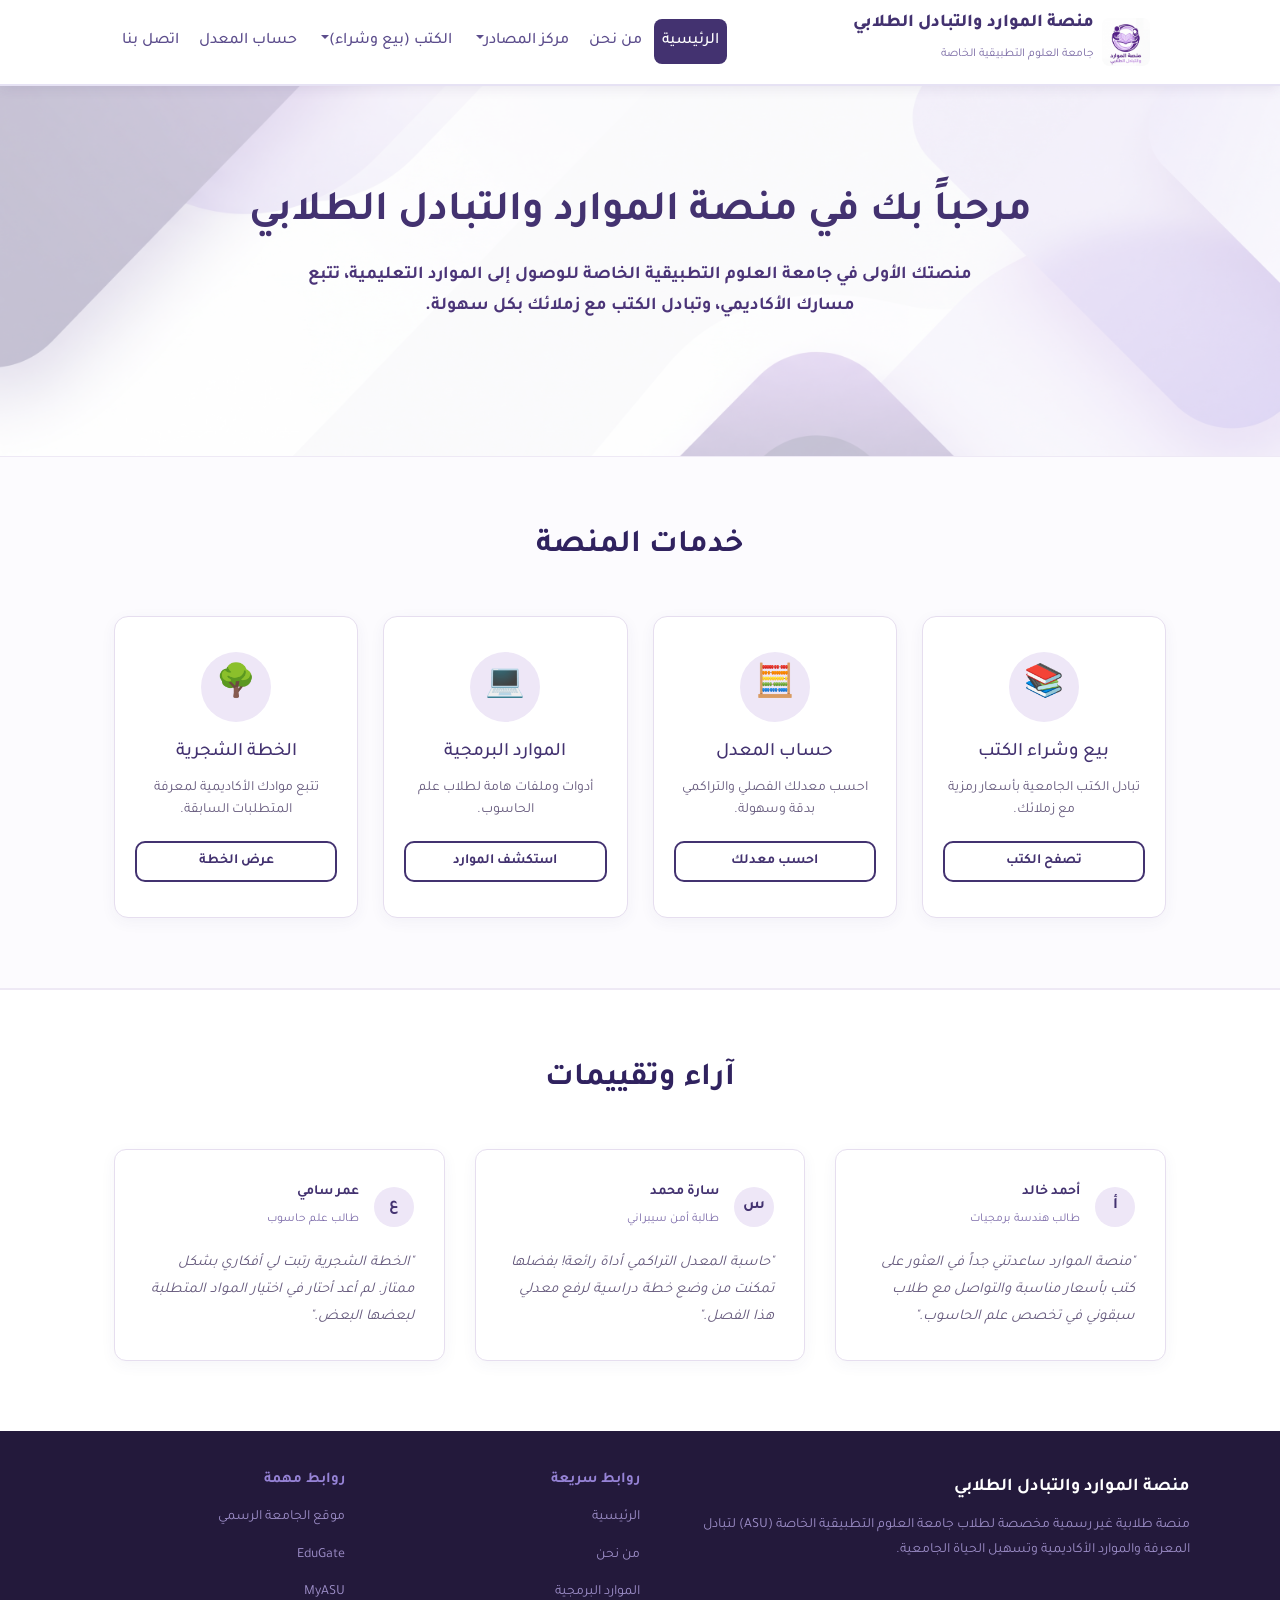
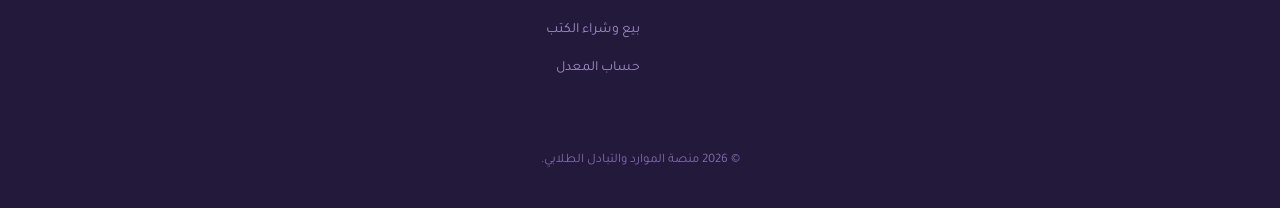
==== commit bb712850: "Update project structure and implement phase 2 requirements" ====
--- a/index.html
+++ b/index.html
@@ -34,7 +34,13 @@
                         <li><a class="dropdown-item" style="color:#5c4d8c;" href="curriculum.html">الخطة الشجرية لعلم الحاسوب</a></li>
                         <li><a class="dropdown-item" style="color:#5c4d8c;" href="Resource.html">الموارد البرمجية</a></li>
                     </ul>
-                </li>                <li class="nav-item"><a class="nav-link" style="color:#5c4d8c; border-radius:8px; font-weight:500;" href="services.html">بيع وشراء الكتب</a></li>
+                </li>                <li class="nav-item dropdown">
+                    <a class="nav-link dropdown-toggle"  style="color:#5c4d8c; border-radius:8px; font-weight:500;"  href="#" role="button" data-bs-toggle="dropdown" aria-expanded="false">الكتب (بيع وشراء)</a>
+                    <ul class="dropdown-menu dropdown-menu-end" style="border:1px solid #e6e2f4; border-radius:10px; box-shadow:0 8px 20px rgba(67,50,112,0.15);">
+                        <li><a class="dropdown-item" style="color:#5c4d8c;" href="services.html">تصفح الكتب المتاحة</a></li>
+                        <li><a class="dropdown-item" style="color:#5c4d8c;" href="sell-book.html">اعرض كتابك للبيع</a></li>
+                    </ul>
+                </li>
                 <li class="nav-item"><a class="nav-link" style="color:#5c4d8c; border-radius:8px; font-weight:500;" href="gpa-calculator.html">حساب المعدل</a></li>
                 <li class="nav-item"><a class="nav-link" style="color:#5c4d8c; border-radius:8px; font-weight:500;" href="contact.html">اتصل بنا</a></li>
             </ul>
@@ -188,7 +194,7 @@
                     <li><a href="index.html" class="active">الرئيسية</a></li>
                     <li><a href="about.html">من نحن</a></li>
                     <li><a href="Resource.html">الموارد البرمجية</a></li>
-                    <li><a href="book.html">بيع وشراء الكتب</a></li>
+                    <li><a href="services.html">بيع وشراء الكتب</a></li>
                     <li><a href="gpa-calculator.html">حساب المعدل</a></li>
                 </ul>
             </div>
